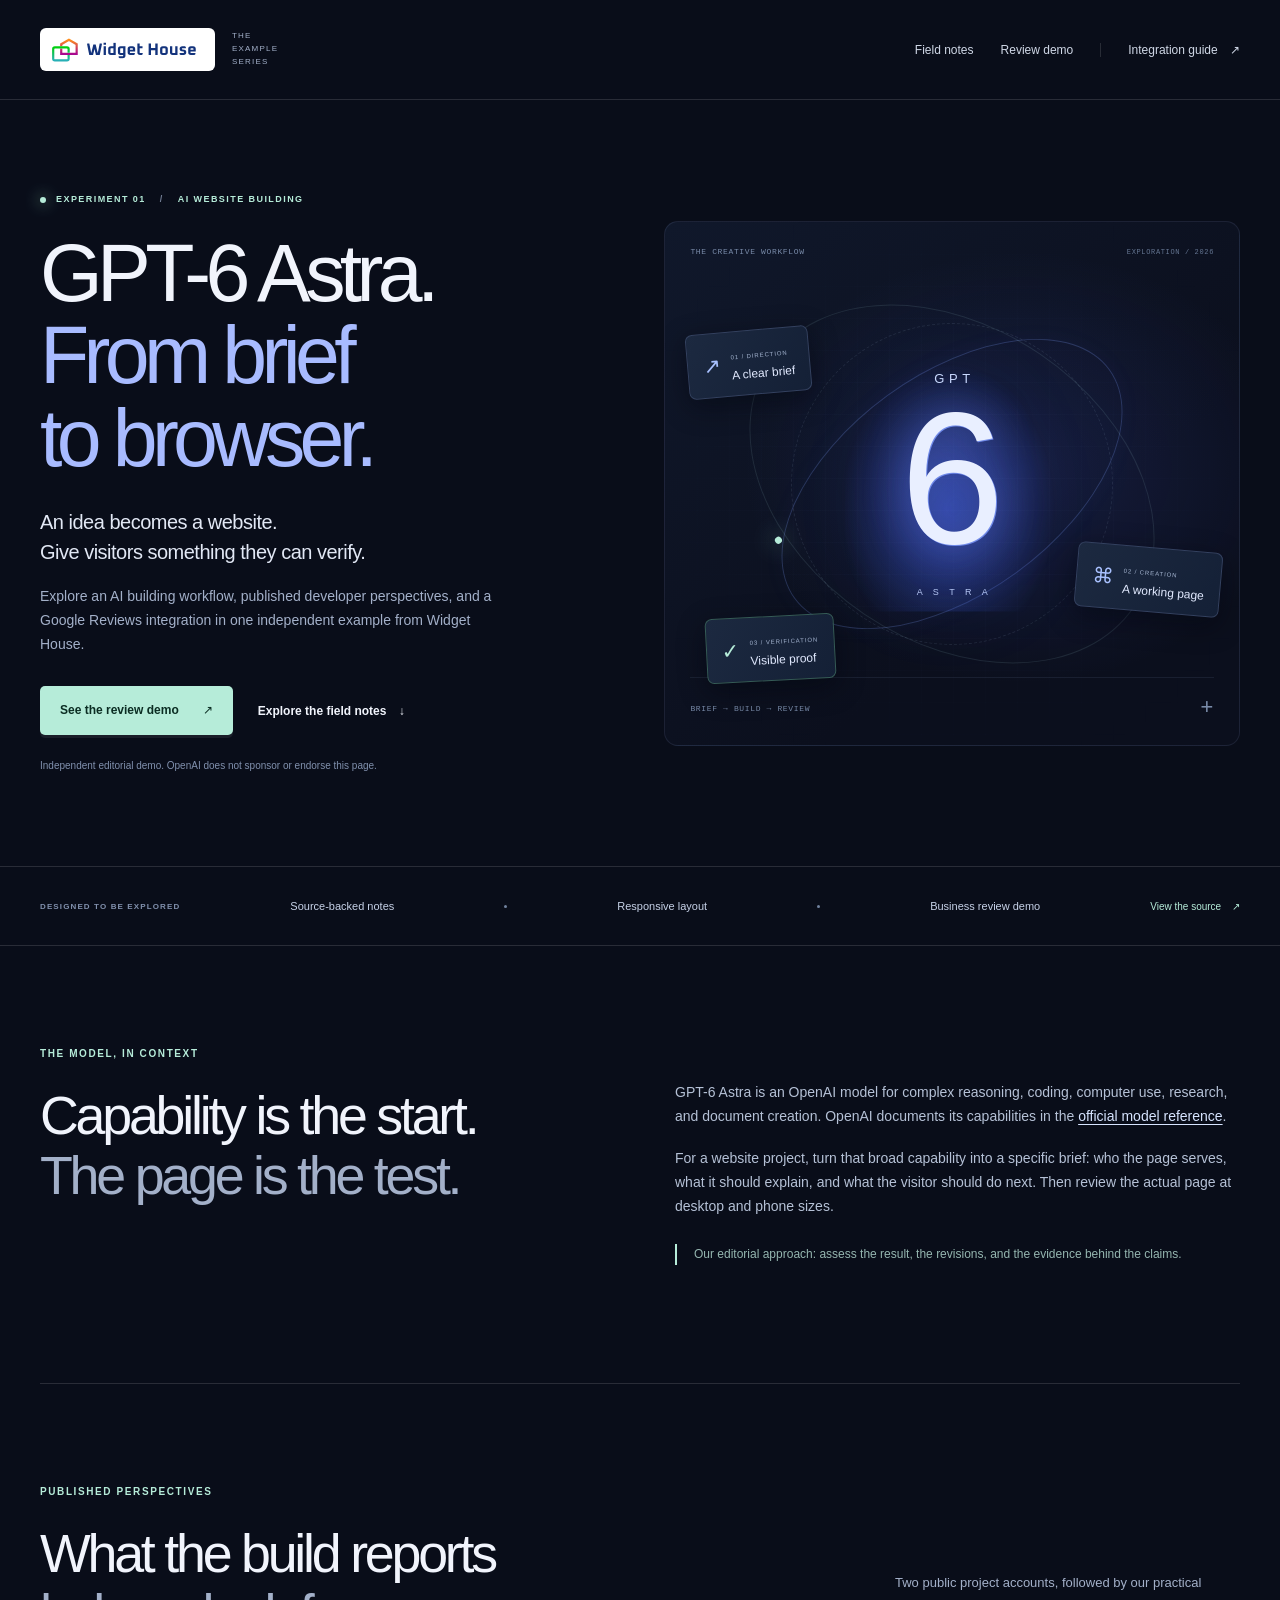
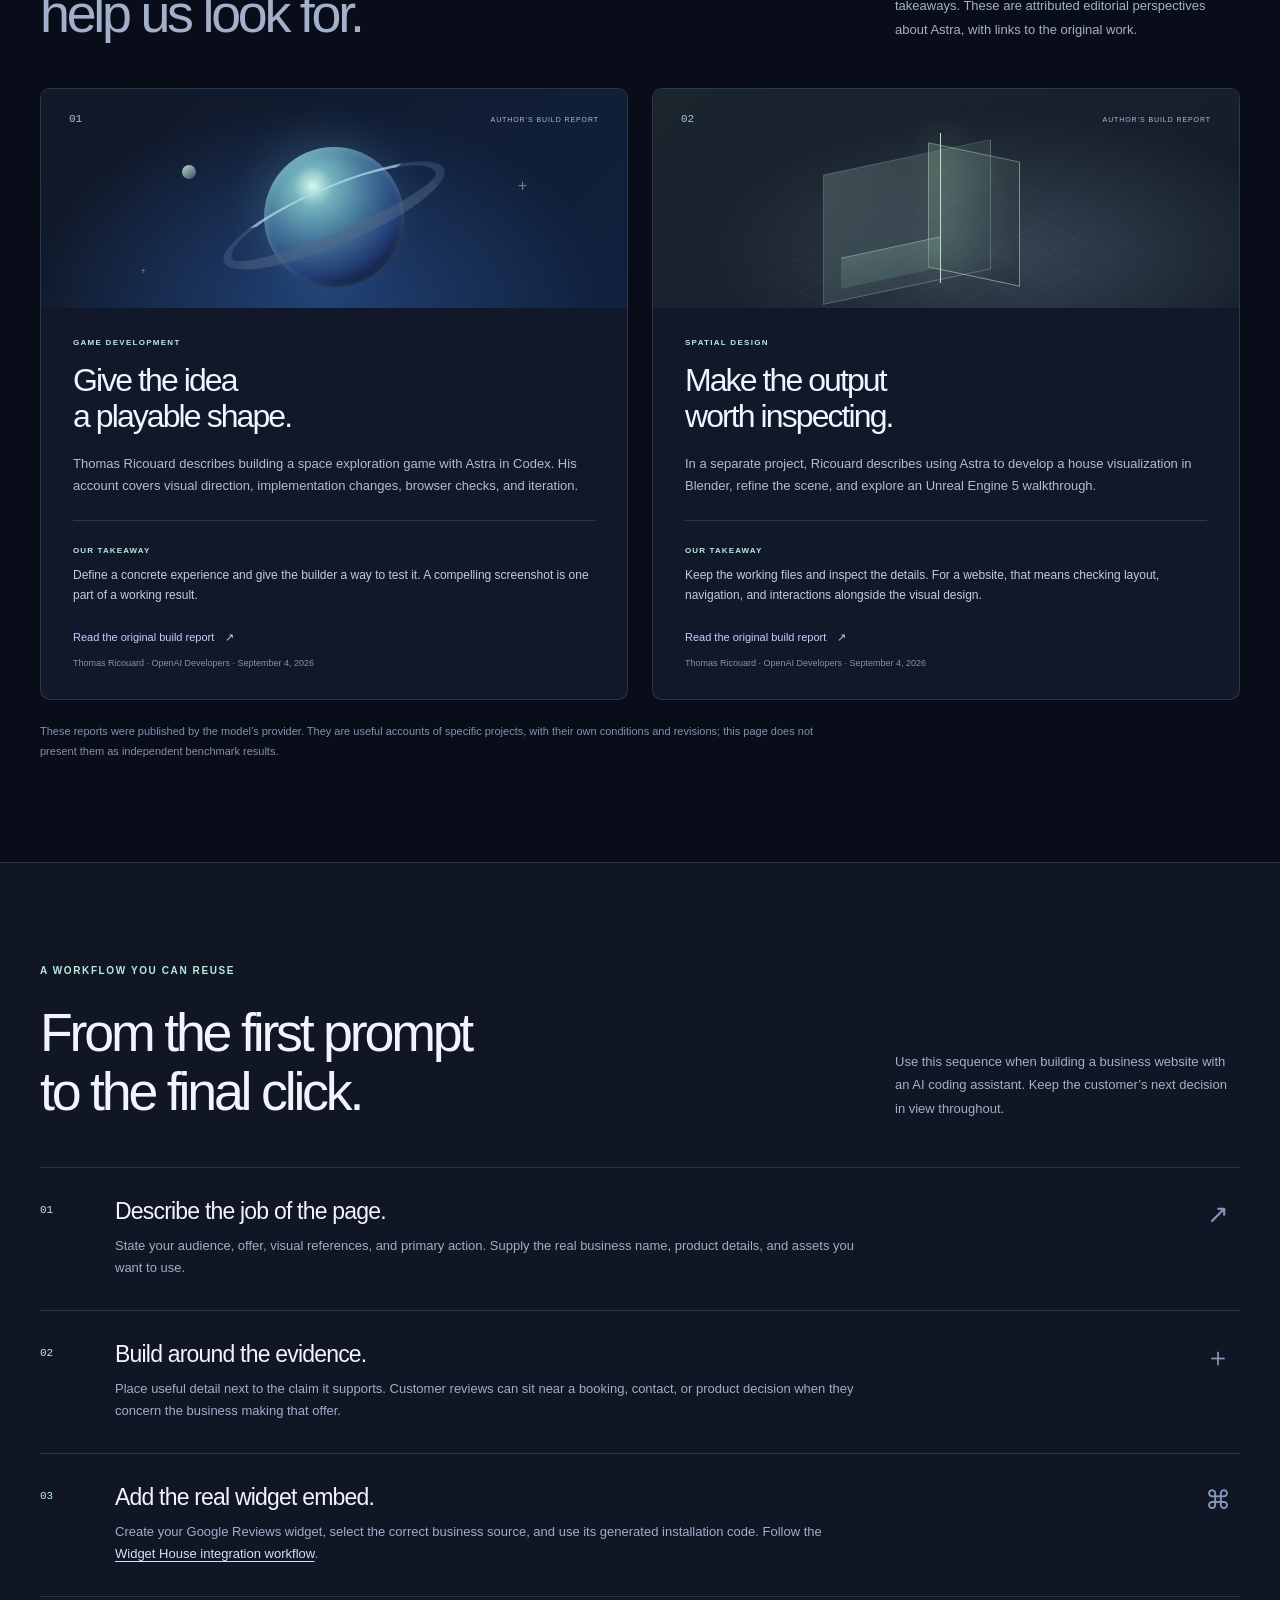
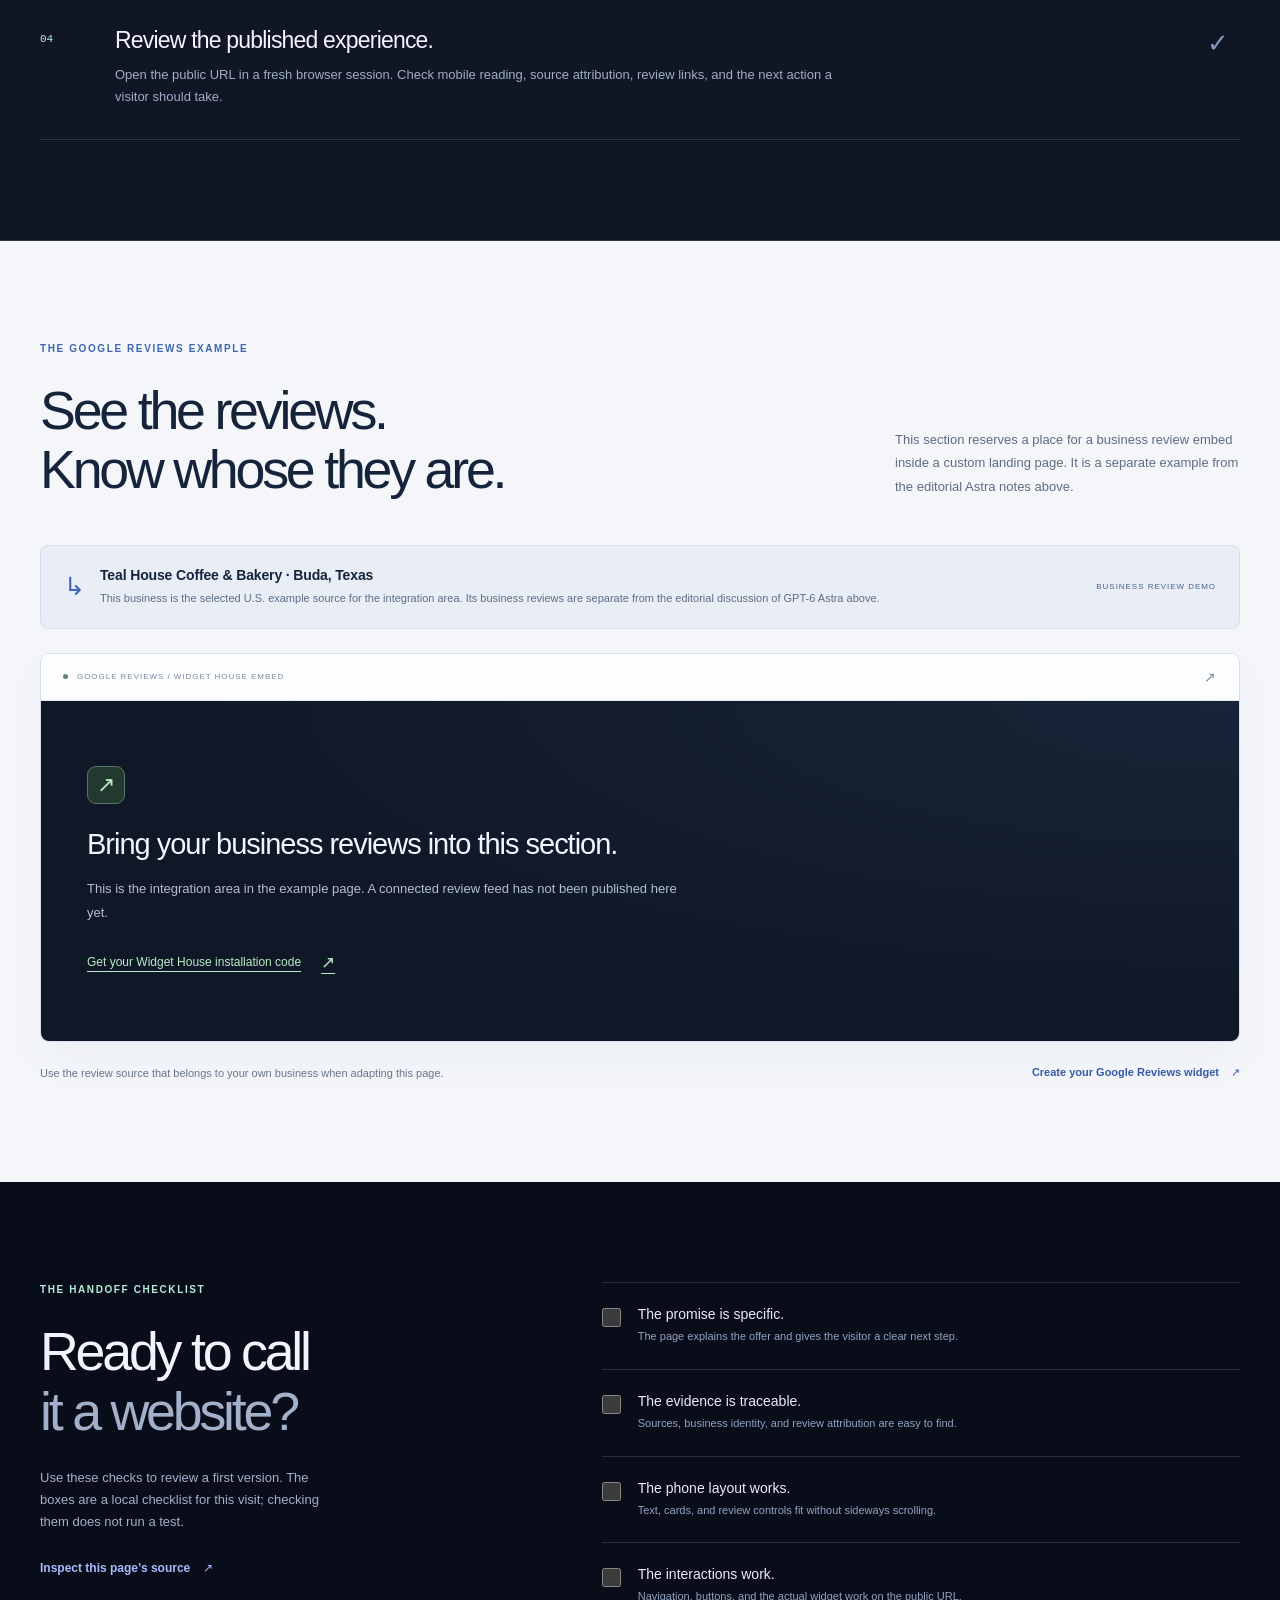
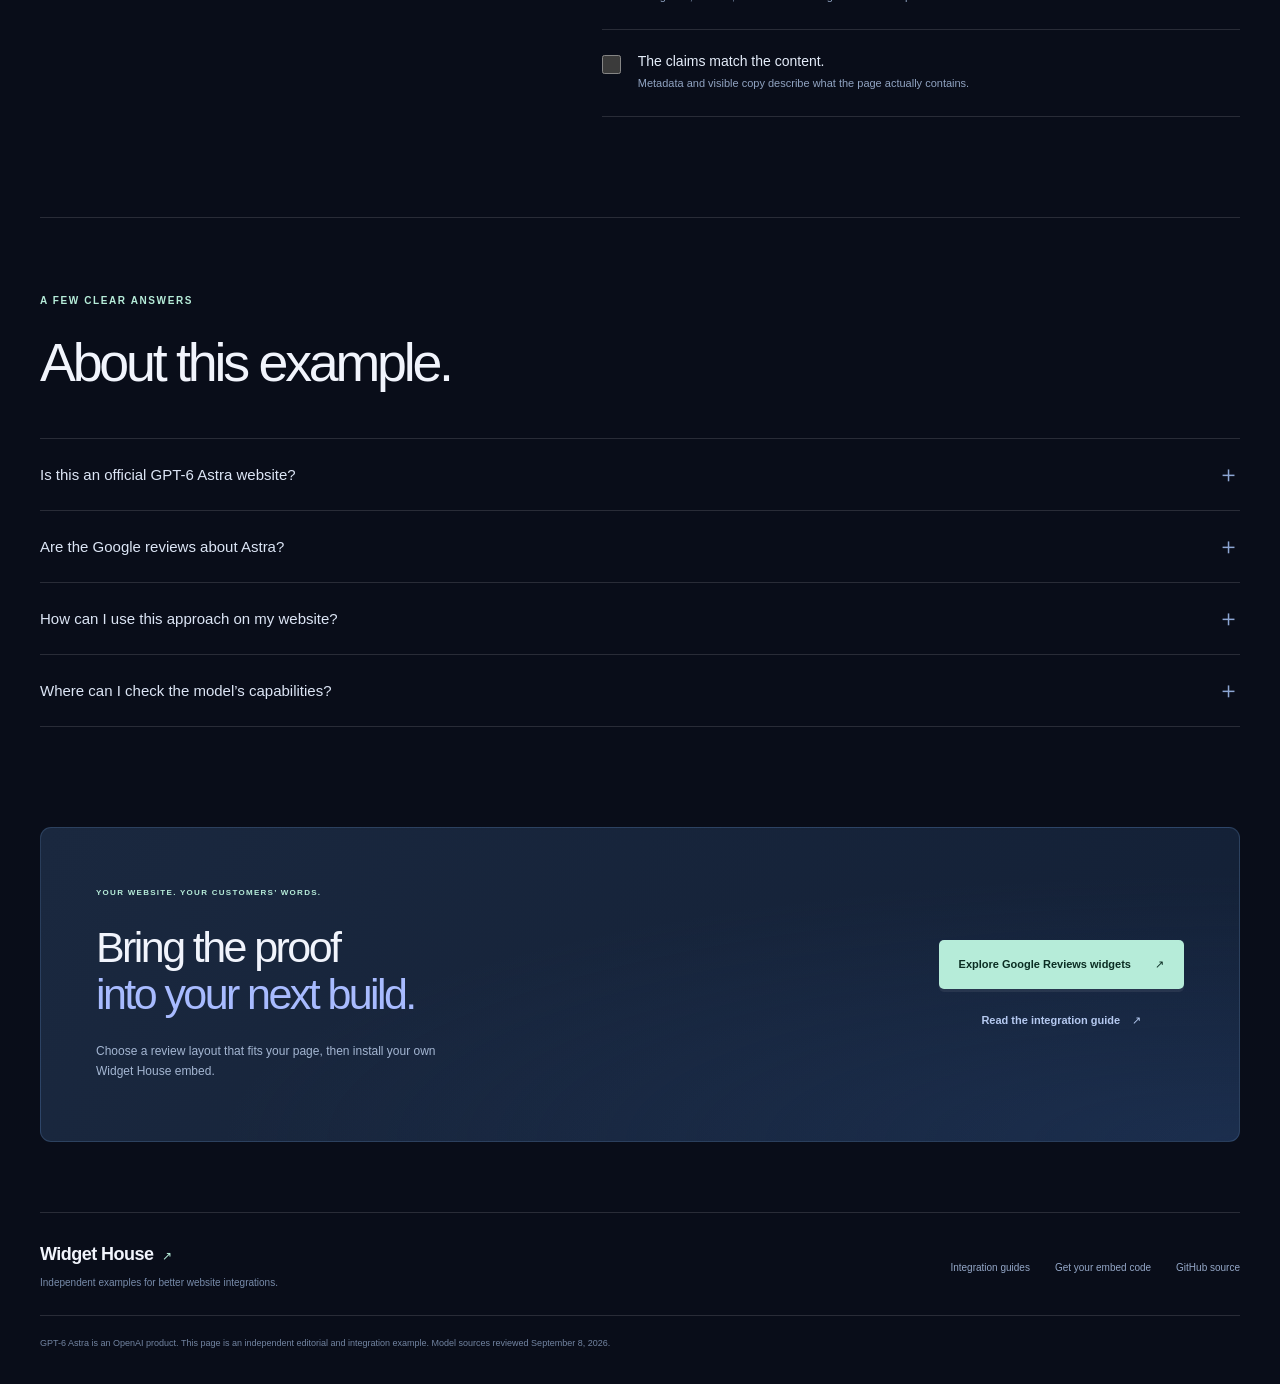
==== astra-6-review-demo.html @ bb1da4bd "Add platform guides, Astra example and Widget House visual identity" ====
<!doctype html>
<html lang="en-US">
<head>
  <meta charset="utf-8">
  <meta name="viewport" content="width=device-width, initial-scale=1">
  <meta name="theme-color" content="#090d19">
  <title>GPT-6 Astra Website Demo &amp; Review Integration | Widget House</title>
  <meta name="description" content="Explore a GPT-6 Astra website-building demo, source-backed developer perspectives, and a Google Reviews integration example from Widget House.">
  <link rel="canonical" href="https://widget-house.github.io/google-reviews-widget/astra-6-review-demo.html">
  <link rel="icon" href="favicon.svg" type="image/svg+xml">
  <link rel="stylesheet" href="astra-demo.css">
  <meta property="og:type" content="website">
  <meta property="og:locale" content="en_US">
  <meta property="og:site_name" content="Widget House">
  <meta property="og:title" content="GPT-6 Astra. From brief to browser.">
  <meta property="og:description" content="An independent website demo with practical evaluation notes and a clearly attributed business review integration.">
  <meta property="og:url" content="https://widget-house.github.io/google-reviews-widget/astra-6-review-demo.html">
  <meta property="og:image" content="https://widget-house.github.io/google-reviews-widget/social-preview.png">
  <meta property="og:image:width" content="1200">
  <meta property="og:image:height" content="630">
  <meta property="og:image:alt" content="Widget House Google Reviews website integration guides">
  <meta name="twitter:card" content="summary_large_image">
  <meta name="twitter:title" content="GPT-6 Astra Website Demo | Widget House">
  <meta name="twitter:description" content="Explore an AI website-building workflow and a Google Reviews integration example.">
  <script type="application/ld+json">
  {"@context":"https://schema.org","@type":"WebPage","@id":"https://widget-house.github.io/google-reviews-widget/astra-6-review-demo.html#webpage","url":"https://widget-house.github.io/google-reviews-widget/astra-6-review-demo.html","name":"GPT-6 Astra Website Demo and Review Integration","description":"An independent website-building example with published developer perspectives, practical evaluation notes, and a business review integration demonstration.","inLanguage":"en-US","publisher":{"@type":"Organization","name":"Widget House","url":"https://widget-house.com/"},"about":[{"@type":"Thing","name":"GPT-6 Astra"},{"@type":"Thing","name":"Google Reviews widget integration"}],"isPartOf":{"@type":"WebSite","name":"Widget House website integration guides","url":"https://widget-house.github.io/google-reviews-widget/"}}
  </script>
</head>
<body>
  <a class="skip-link" href="#main">Skip to content</a>
  <header class="site-header">
    <div class="shell header-inner">
      <a class="brand" href="index.html" aria-label="Widget House integration guides"><span class="logo-tile"><img src="logo.svg" width="194" height="32" alt="Widget House"></span><span class="brand-caption">THE EXAMPLE SERIES</span></a>
      <nav aria-label="Main navigation"><a href="#field-notes">Field notes</a><a href="#live-google-reviews">Review demo</a><a href="index.html" class="nav-guide">Integration guide <span aria-hidden="true">↗</span></a></nav>
    </div>
  </header>
  <main id="main">
    <section class="hero shell" aria-labelledby="hero-title">
      <div class="hero-copy">
        <p class="eyebrow"><span aria-hidden="true" class="status-dot"></span> EXPERIMENT 01 <span class="eyebrow-separator">/</span> AI WEBSITE BUILDING</p>
        <h1 id="hero-title">GPT-6 Astra.<br><span>From brief<br>to browser.</span></h1>
        <p class="hero-lead">An idea becomes a website.<br>Give visitors something they can verify.</p>
        <p class="hero-description">Explore an AI building workflow, published developer perspectives, and a Google Reviews integration in one independent example from Widget House.</p>
        <div class="button-row"><a class="button button-primary" href="#live-google-reviews">See the review demo <span aria-hidden="true">↗</span></a><a class="text-link" href="#field-notes">Explore the field notes <span aria-hidden="true">↓</span></a></div>
        <p class="hero-note">Independent editorial demo. OpenAI does not sponsor or endorse this page.</p>
      </div>
      <div class="hero-art" aria-label="Abstract workflow illustration: brief, build, inspect, and publish">
        <div class="art-grid" aria-hidden="true"></div><div class="orbital orbital-one" aria-hidden="true"></div><div class="orbital orbital-two" aria-hidden="true"></div><div class="orbital orbital-three" aria-hidden="true"></div>
        <div class="art-kicker">THE CREATIVE WORKFLOW<span>EXPLORATION / 2026</span></div>
        <div class="astra-core" aria-hidden="true"><span class="core-top">GPT</span><span class="core-number">6</span><span class="core-bottom">A S T R A</span></div>
        <div class="orbit-label orbit-brief"><span class="orbit-icon" aria-hidden="true">↗</span><div><span class="orbit-step">01 / DIRECTION</span><strong>A clear brief</strong></div></div>
        <div class="orbit-label orbit-build"><span class="orbit-icon" aria-hidden="true">⌘</span><div><span class="orbit-step">02 / CREATION</span><strong>A working page</strong></div></div>
        <div class="orbit-label orbit-review"><span class="orbit-icon" aria-hidden="true">✓</span><div><span class="orbit-step">03 / VERIFICATION</span><strong>Visible proof</strong></div></div>
        <div class="art-footer"><span class="coordinate">BRIEF → BUILD → REVIEW</span><span class="art-cross" aria-hidden="true">+</span></div>
      </div>
    </section>
    <div class="signal-strip"><div class="shell signal-inner"><span>DESIGNED TO BE EXPLORED</span><p>Source-backed notes</p><i aria-hidden="true"></i><p>Responsive layout</p><i aria-hidden="true"></i><p>Business review demo</p><a href="https://github.com/widget-house/google-reviews-widget">View the source <span aria-hidden="true">↗</span></a></div></div>

    <section class="section shell model-intro" aria-labelledby="model-title">
      <div><p class="eyebrow">THE MODEL, IN CONTEXT</p><h2 id="model-title">Capability is the start.<br><span class="muted">The page is the test.</span></h2></div>
      <div class="intro-copy"><p>GPT-6 Astra is an OpenAI model for complex reasoning, coding, computer use, research, and document creation. OpenAI documents its capabilities in the <a href="https://developers.openai.com/api/docs/models/gpt-6-astra">official model reference</a>.</p><p>For a website project, turn that broad capability into a specific brief: who the page serves, what it should explain, and what the visitor should do next. Then review the actual page at desktop and phone sizes.</p><p class="editorial-tag">Our editorial approach: assess the result, the revisions, and the evidence behind the claims.</p></div>
    </section>

    <section class="section shell" id="field-notes" aria-labelledby="notes-title">
      <div class="section-heading"><div><p class="eyebrow">PUBLISHED PERSPECTIVES</p><h2 id="notes-title">What the build reports<br><span class="muted">help us look for.</span></h2></div><p>Two public project accounts, followed by our practical takeaways. These are attributed editorial perspectives about Astra, with links to the original work.</p></div>
      <div class="notes-grid">
        <article class="note-card note-card-game"><div class="note-topline"><span class="note-number">01</span><span class="source-label">AUTHOR’S BUILD REPORT</span></div><div class="note-art game-art" aria-hidden="true"><div class="planet"></div><div class="planet-ring"></div><span class="star star-a">+</span><span class="star star-b">+</span><div class="moon"></div></div><div class="note-body"><p class="eyebrow">GAME DEVELOPMENT</p><h3>Give the idea<br>a playable shape.</h3><p>Thomas Ricouard describes building a space exploration game with Astra in Codex. His account covers visual direction, implementation changes, browser checks, and iteration.</p><div class="takeaway"><span>OUR TAKEAWAY</span><p>Define a concrete experience and give the builder a way to test it. A compelling screenshot is one part of a working result.</p></div><a class="source-link" href="https://developers.openai.com/blog/how-to-build-games-with-astra">Read the original build report <span aria-hidden="true">↗</span></a><p class="source-credit">Thomas Ricouard · OpenAI Developers · September 4, 2026</p></div></article>
        <article class="note-card note-card-space"><div class="note-topline"><span class="note-number">02</span><span class="source-label">AUTHOR’S BUILD REPORT</span></div><div class="note-art space-art" aria-hidden="true"><div class="room-grid"></div><div class="room-wall"></div><div class="room-window"></div><div class="room-plinth"></div><div class="room-light"></div></div><div class="note-body"><p class="eyebrow">SPATIAL DESIGN</p><h3>Make the output<br>worth inspecting.</h3><p>In a separate project, Ricouard describes using Astra to develop a house visualization in Blender, refine the scene, and explore an Unreal Engine 5 walkthrough.</p><div class="takeaway"><span>OUR TAKEAWAY</span><p>Keep the working files and inspect the details. For a website, that means checking layout, navigation, and interactions alongside the visual design.</p></div><a class="source-link" href="https://developers.openai.com/blog/architectural-visualization-with-astra">Read the original build report <span aria-hidden="true">↗</span></a><p class="source-credit">Thomas Ricouard · OpenAI Developers · September 4, 2026</p></div></article>
      </div>
      <p class="provenance-note">These reports were published by the model’s provider. They are useful accounts of specific projects, with their own conditions and revisions; this page does not present them as independent benchmark results.</p>
    </section>

    <section class="workflow-section" aria-labelledby="workflow-title"><div class="section shell"><div class="section-heading"><div><p class="eyebrow">A WORKFLOW YOU CAN REUSE</p><h2 id="workflow-title">From the first prompt<br>to the final click.</h2></div><p>Use this sequence when building a business website with an AI coding assistant. Keep the customer’s next decision in view throughout.</p></div><ol class="workflow-list"><li><span class="workflow-number">01</span><div><h3>Describe the job of the page.</h3><p>State your audience, offer, visual references, and primary action. Supply the real business name, product details, and assets you want to use.</p></div><span class="workflow-art" aria-hidden="true">↗</span></li><li><span class="workflow-number">02</span><div><h3>Build around the evidence.</h3><p>Place useful detail next to the claim it supports. Customer reviews can sit near a booking, contact, or product decision when they concern the business making that offer.</p></div><span class="workflow-art" aria-hidden="true">＋</span></li><li><span class="workflow-number">03</span><div><h3>Add the real widget embed.</h3><p>Create your Google Reviews widget, select the correct business source, and use its generated installation code. Follow the <a href="index.html#install">Widget House integration workflow</a>.</p></div><span class="workflow-art" aria-hidden="true">⌘</span></li><li><span class="workflow-number">04</span><div><h3>Review the published experience.</h3><p>Open the public URL in a fresh browser session. Check mobile reading, source attribution, review links, and the next action a visitor should take.</p></div><span class="workflow-art" aria-hidden="true">✓</span></li></ol></div></section>

    <section class="review-section" id="live-google-reviews" aria-labelledby="review-title"><div class="section shell"><div class="section-heading"><div><p class="eyebrow">THE GOOGLE REVIEWS EXAMPLE</p><h2 id="review-title">See the reviews.<br>Know whose they are.</h2></div><p>This section reserves a place for a business review embed inside a custom landing page. It is a separate example from the editorial Astra notes above.</p></div><div class="review-context"><span class="review-context-icon" aria-hidden="true">↳</span><div><strong>Teal House Coffee &amp; Bakery · Buda, Texas</strong><p>This business is the selected U.S. example source for the integration area. Its business reviews are separate from the editorial discussion of GPT-6 Astra above.</p></div><span class="live-source-label">BUSINESS REVIEW DEMO</span></div><div class="widget-stage"><div class="widget-stage-bar"><span class="stage-dot" aria-hidden="true"></span><span>GOOGLE REVIEWS / WIDGET HOUSE EMBED</span><span class="stage-corner" aria-hidden="true">↗</span></div><div id="astra-widget-mount" class="demo-connect"><span class="demo-connect-mark" aria-hidden="true">↗</span><h3>Bring your business reviews into this section.</h3><p>This is the integration area in the example page. A connected review feed has not been published here yet.</p><a href="https://widget-house.com/help/getting-started/get-widget-code">Get your Widget House installation code <span aria-hidden="true">↗</span></a></div></div><div class="review-links"><p>Use the review source that belongs to your own business when adapting this page.</p><a class="text-link" href="https://widget-house.com/google-reviews">Create your Google Reviews widget <span aria-hidden="true">↗</span></a></div></div></section>

    <section class="section shell check-section" aria-labelledby="check-title"><div><p class="eyebrow">THE HANDOFF CHECKLIST</p><h2 id="check-title">Ready to call<br><span class="muted">it a website?</span></h2><p class="check-intro">Use these checks to review a first version. The boxes are a local checklist for this visit; checking them does not run a test.</p><a class="text-link" href="https://github.com/widget-house/google-reviews-widget">Inspect this page’s source <span aria-hidden="true">↗</span></a></div><fieldset class="checklist"><legend>Website review checklist</legend><label><input type="checkbox"><span><strong>The promise is specific.</strong><small>The page explains the offer and gives the visitor a clear next step.</small></span></label><label><input type="checkbox"><span><strong>The evidence is traceable.</strong><small>Sources, business identity, and review attribution are easy to find.</small></span></label><label><input type="checkbox"><span><strong>The phone layout works.</strong><small>Text, cards, and review controls fit without sideways scrolling.</small></span></label><label><input type="checkbox"><span><strong>The interactions work.</strong><small>Navigation, buttons, and the actual widget work on the public URL.</small></span></label><label><input type="checkbox"><span><strong>The claims match the content.</strong><small>Metadata and visible copy describe what the page actually contains.</small></span></label></fieldset></section>

    <section class="section shell faq-section" aria-labelledby="faq-title"><div class="section-heading"><div><p class="eyebrow">A FEW CLEAR ANSWERS</p><h2 id="faq-title">About this example.</h2></div></div><div class="faq-list"><details><summary>Is this an official GPT-6 Astra website?<span aria-hidden="true">＋</span></summary><p>No. This is an independent Widget House website example. Product information is linked to official OpenAI documentation. The editorial layout and integration guidance are created by Widget House.</p></details><details><summary>Are the Google reviews about Astra?<span aria-hidden="true">＋</span></summary><p>No. The Google Reviews module is a separately labeled example for Teal House Coffee &amp; Bakery in Buda. The Astra section contains attributed developer perspectives and editorial observations, without a customer star rating.</p></details><details><summary>How can I use this approach on my website?<span aria-hidden="true">＋</span></summary><p>Start with your page brief and real business details. Create your own widget in Widget House, then give your AI coding assistant the generated embed and ask it to integrate and visually check the result. The <a href="index.html#ai-setup">AI setup prompt in our guide</a> provides a starting point.</p></details><details><summary>Where can I check the model’s capabilities?<span aria-hidden="true">＋</span></summary><p>Use OpenAI’s <a href="https://developers.openai.com/api/docs/models/gpt-6-astra">GPT-6 Astra model reference</a>. This example focuses on the website-building workflow; availability, pricing, and technical limits should be checked in the current official documentation.</p></details></div></section>

    <section class="closing shell"><div><p class="eyebrow">YOUR WEBSITE. YOUR CUSTOMERS’ WORDS.</p><h2>Bring the proof<br><span>into your next build.</span></h2><p>Choose a review layout that fits your page, then install your own Widget House embed.</p></div><div class="closing-actions"><a class="button button-primary" href="https://widget-house.com/google-reviews">Explore Google Reviews widgets <span aria-hidden="true">↗</span></a><a class="text-link" href="index.html">Read the integration guide <span aria-hidden="true">↗</span></a></div></section>
  </main>
  <footer class="site-footer shell"><div><a class="footer-brand" href="https://widget-house.com/">Widget House <span aria-hidden="true">↗</span></a><p>Independent examples for better website integrations.</p></div><div class="footer-links"><a href="index.html">Integration guides</a><a href="https://widget-house.com/help/getting-started/get-widget-code">Get your embed code</a><a href="https://github.com/widget-house/google-reviews-widget">GitHub source</a></div><p class="footer-note">GPT-6 Astra is an OpenAI product. This page is an independent editorial and integration example. Model sources reviewed September 8, 2026.</p></footer>
</body>
</html>
---- astra-demo.css ----
@charset "UTF-8";
:root{color-scheme:dark;--ink:#090d19;--panel:#11182a;--line:rgba(255,255,255,.13);--text:#f1f4fc;--muted:#a3b0c9;--blue:#a8bbff;--mint:#b6ecd9;--cobalt:#4265f5;--max:1200px;font-family:Inter,"Segoe UI",Arial,sans-serif;font-synthesis:none;text-rendering:optimizeLegibility;-webkit-font-smoothing:antialiased}
*{box-sizing:border-box}html{scroll-behavior:smooth;scroll-padding-top:100px}body{margin:0;background:var(--ink);color:var(--text)}a{color:inherit;text-underline-offset:.22em;text-decoration-thickness:1px}button,input{font:inherit}img{max-width:100%;height:auto}::selection{background:#b6ecd9;color:#090d19}.shell{width:min(var(--max),calc(100% - 80px));margin-inline:auto}.section{padding-block:100px}.skip-link{position:absolute;left:20px;top:-70px;background:var(--mint);color:var(--ink);padding:14px;z-index:20}.skip-link:focus{top:12px}:focus-visible{outline:3px solid var(--mint);outline-offset:5px}p{line-height:1.7;margin:0 0 18px}h1,h2,h3{margin:0;font-weight:500;letter-spacing:-.06em}h2{font-size:clamp(32px,4.2vw,54px);line-height:1.11}h3{font-size:32px;line-height:1.12}.muted{color:var(--muted)}.eyebrow{font-size:10px;font-weight:700;line-height:1.5;letter-spacing:.16em;color:var(--mint);margin:0 0 25px}.site-header{border-bottom:1px solid var(--line);position:relative;z-index:4}.header-inner{min-height:99px;display:flex;align-items:center;justify-content:space-between;gap:30px}.brand{display:flex;align-items:center;gap:17px;text-decoration:none}.logo-tile{display:inline-flex;background:#fff;border-radius:6px;padding:9px 12px}.logo-tile img{width:151px;height:25px;display:block}.brand-caption{font-size:8px;letter-spacing:.15em;line-height:1.6;color:var(--muted);max-width:65px}nav{display:flex;gap:27px;align-items:center}nav a{font-size:12px;text-decoration:none;white-space:nowrap;color:#d0d8e7}nav a:hover,.text-link:hover,.source-link:hover{color:var(--mint)}.nav-guide{border-left:1px solid var(--line);padding-left:27px}.nav-guide span{margin-left:9px}.hero{display:grid;grid-template-columns:1.05fr 1fr;gap:20px;min-height:730px;padding-block:93px 92px;align-items:center}.hero-copy{position:relative;z-index:2}.hero .eyebrow{display:flex;align-items:center;gap:10px;font-size:9px}.status-dot{display:inline-block;width:6px;height:6px;border-radius:50%;background:var(--mint);box-shadow:0 0 16px #a5f8cf}.eyebrow-separator{color:#758198;margin:0 4px}.hero h1{font-size:clamp(55px,6.3vw,82px);line-height:1.025;letter-spacing:-.07em}.hero h1 span{color:#a8bbff}.hero-lead{font-size:20px;line-height:1.5;color:#e2e8f5;margin-top:28px;letter-spacing:-.025em}.hero-description{font-size:14px;max-width:460px;color:var(--muted);margin-bottom:29px}.button-row{display:flex;align-items:center;gap:25px}.button{display:inline-flex;align-items:center;justify-content:center;gap:24px;padding:17px 20px;border-radius:5px;font-size:12px;font-weight:650;text-decoration:none;line-height:1.3;transition:background .2s,transform .2s}.button-primary{background:var(--mint);color:#0b2d23;box-shadow:0 3px 0 rgba(255,255,255,.07)}.button-primary:hover{background:#d7faec;transform:translateY(-2px)}.text-link{font-size:12px;font-weight:550;text-decoration:none;line-height:1.5}.text-link span{margin-left:9px}.hero-note{font-size:10px;color:#8191ae;margin:22px 0 0;max-width:445px}.hero-art{position:relative;min-height:525px;isolation:isolate;overflow:hidden;border:1px solid rgba(173,193,255,.1);border-radius:14px;background:radial-gradient(ellipse at 62% 47%,rgba(59,78,186,.22),transparent 55%),linear-gradient(140deg,#10182b 0%,#0b0f1d 65%)}.art-grid{position:absolute;inset:0;background-image:linear-gradient(rgba(139,162,222,.035) 1px,transparent 1px),linear-gradient(90deg,rgba(139,162,222,.035) 1px,transparent 1px);background-size:32px 32px;mask-image:radial-gradient(ellipse,black,transparent 85%)}.art-kicker,.art-footer{position:absolute;left:25px;right:25px;display:flex;justify-content:space-between;align-items:center;font-family:Consolas,monospace;font-size:8px;letter-spacing:.08em;color:#798ba9}.art-kicker{top:25px}.art-kicker span{font-size:7px;color:#647591}.art-footer{bottom:24px;border-top:1px solid rgba(141,159,202,.11);padding-top:18px}.art-cross{font-size:22px;font-weight:200}.astra-core{position:absolute;left:50%;top:50%;width:215px;height:255px;transform:translate(-50%,-50%);display:flex;flex-direction:column;align-items:center;justify-content:center;background:radial-gradient(ellipse at 48% 60%,rgba(64,98,245,.5),transparent 68%);filter:drop-shadow(0 0 36px rgba(86,113,255,.24))}.core-top{font-size:13px;letter-spacing:.35em;margin-left:.35em;color:#cbdbff}.core-number{font-size:187px;letter-spacing:-.1em;line-height:.99;margin-left:-.1em;color:#e9efff;font-weight:350;text-shadow:1px 1px 0 #718bea,0 4px 40px #687bde80}.core-bottom{font-size:9px;letter-spacing:.45em;color:#b6c7f5;margin-top:16px;margin-left:.45em}.orbital{position:absolute;left:50%;top:50%;border:1px solid rgba(126,157,255,.24);border-radius:50%;width:390px;height:220px;transform:translate(-50%,-50%) rotate(-36deg)}.orbital-one{box-shadow:0 0 25px rgba(100,153,251,.035)}.orbital-two{width:440px;height:315px;transform:translate(-50%,-50%) rotate(34deg);border-color:rgba(141,184,190,.14)}.orbital-three{width:322px;height:322px;transform:translate(-50%,-50%) rotate(0);border-style:dashed;border-color:rgba(179,208,232,.11)}.orbital-one:after{content:"";position:absolute;left:17px;top:49px;width:7px;height:7px;border-radius:50%;background:var(--mint);box-shadow:0 0 25px #b6ecd9}.orbit-label{position:absolute;z-index:3;display:flex;align-items:center;gap:10px;border:1px solid #33415f;background:linear-gradient(120deg,#1c2940,#142036);padding:13px 15px;border-radius:7px;box-shadow:0 8px 28px #02050c70}.orbit-label strong{display:block;font-size:12px;font-weight:500;margin-top:5px;color:#e2eaff}.orbit-step{font-size:6px;letter-spacing:.15em;color:#a6b6d2}.orbit-icon{font-family:Arial,sans-serif;font-size:21px;font-weight:300;color:#a9c1ff;line-height:1}.orbit-brief{top:108px;left:22px;transform:rotate(-5deg)}.orbit-build{bottom:133px;right:18px;transform:rotate(5deg)}.orbit-review{bottom:64px;left:41px;transform:rotate(-3deg);border-color:#355b56}.orbit-review .orbit-icon{color:var(--mint)}.signal-strip{border-block:1px solid var(--line)}.signal-inner{min-height:78px;display:flex;align-items:center;justify-content:space-between;gap:15px}.signal-inner>span{font-size:8px;font-weight:700;letter-spacing:.14em;color:#8190ad}.signal-inner p{font-size:11px;margin:0;color:#c7d2e8}.signal-inner i{width:3px;height:3px;background:#71829e;border-radius:50%}.signal-inner a{font-size:10px;text-decoration:none;color:var(--mint)}.signal-inner a span{margin-left:8px}.model-intro{display:grid;grid-template-columns:1fr 1fr;gap:70px;border-bottom:1px solid var(--line)}.intro-copy{padding-top:35px;font-size:14px;color:#b5c1d6}.intro-copy a{color:#d7e4ff}.editorial-tag{padding-left:17px;border-left:2px solid var(--mint);font-size:12px;color:#95b6b0;margin-top:26px}.section-heading{display:flex;gap:60px;justify-content:space-between;align-items:flex-end;margin-bottom:45px}.section-heading>p{font-size:13px;line-height:1.8;color:var(--muted);width:345px;margin:0 0 2px}.notes-grid{display:grid;grid-template-columns:1fr 1fr;gap:24px}.note-card{border:1px solid var(--line);background:var(--panel);border-radius:10px;overflow:hidden;position:relative}.note-topline{display:flex;align-items:center;justify-content:space-between;position:absolute;z-index:2;top:24px;left:28px;right:28px}.note-number{font-family:Consolas,monospace;font-size:11px;color:#a7bce3}.source-label{font-size:7px;color:#a9bdd7;letter-spacing:.13em}.note-art{height:219px;position:relative;overflow:hidden}.game-art{background:radial-gradient(ellipse at 48% 100%,#214277 0%,transparent 66%),linear-gradient(135deg,#111827,#10213e)}.planet{position:absolute;top:58px;left:50%;margin-left:-70px;width:140px;height:140px;border-radius:50%;background:radial-gradient(circle at 35% 28%,#d6f8ee 0%,#72b2bc 15%,#477a9c 38%,#223c74 66%,#0c1123 85%);box-shadow:-9px -9px 42px #95dfed24,inset 1px 2px 9px #d2f5ed40}.planet-ring{position:absolute;top:97px;left:50%;width:239px;height:59px;border:9px solid #788fbb40;border-top:2px solid #b8dff3b3;border-bottom:13px solid #53698780;transform:translateX(-50%) rotate(-23deg);border-radius:50%}.moon{position:absolute;left:24%;top:76px;width:14px;height:14px;border-radius:50%;background:linear-gradient(140deg,#bbd8cb,#344962)}.star{position:absolute;color:#b6ecd980;font-family:monospace;font-size:16px}.star-a{right:17%;top:89px}.star-b{left:17%;bottom:31px;font-size:9px}.space-art{background:radial-gradient(ellipse at 60% 75%,#354451,transparent 60%),linear-gradient(135deg,#1b252e,#141c2a)}.room-grid{position:absolute;width:270px;height:170px;left:50%;top:97px;transform:translateX(-50%) rotate(-30deg) skewX(30deg);background-image:linear-gradient(#bbdeca18 1px,transparent 1px),linear-gradient(90deg,#bbdeca18 1px,transparent 1px);background-size:30px 30px;opacity:.5}.room-wall{position:absolute;left:29%;top:68px;width:168px;height:130px;border:1px solid #b4c9c541;background:linear-gradient(135deg,#738d8760,#36444f30);transform:skewY(-12deg)}.room-window{position:absolute;left:47%;top:63px;width:92px;height:125px;border:1px solid #d4eed666;background:linear-gradient(135deg,#95bea44d,transparent);transform:skewY(12deg);box-shadow:inset -25px 0 35px #090d1930}.room-plinth{position:absolute;left:32%;top:158px;width:100px;height:31px;background:linear-gradient(0deg,#57777466,#7c9d9155);transform:skewY(-12deg);border-top:1px solid #c4e5d366}.room-light{position:absolute;left:49%;top:44px;width:1px;height:150px;background:#bce1bb;box-shadow:0 0 35px 8px #bce1bb24}.note-body{padding:29px 32px 28px}.note-body .eyebrow{font-size:8px;margin-bottom:14px}.note-body>p:not(.eyebrow):not(.source-credit){color:#adbdd5;font-size:13px;margin:18px 0 23px}.takeaway{padding-top:18px;border-top:1px solid var(--line);margin-bottom:21px}.takeaway>span{font-size:8px;letter-spacing:.14em;color:var(--mint);font-weight:600}.takeaway p{font-size:12px;line-height:1.7;color:#c1cce0;margin:8px 0 0}.source-link{font-size:11px;text-decoration:none;color:#c0d1ff}.source-link span{margin-left:8px}.note-body .source-credit{font-size:9px;margin:11px 0 0;color:#8092af}.provenance-note{font-size:11px;line-height:1.8;color:#7f91af;max-width:790px;margin:22px 0 0}.workflow-section{background:#101624;border-block:1px solid var(--line)}.workflow-list{padding:0;margin:0;list-style:none}.workflow-list li{display:flex;gap:35px;padding:31px 0;border-top:1px solid var(--line);align-items:start}.workflow-list li:last-child{border-bottom:1px solid var(--line)}.workflow-number{font-family:Consolas,monospace;font-size:11px;color:var(--mint);padding-top:5px;min-width:40px}.workflow-list h3{font-size:23px;letter-spacing:-.035em}.workflow-list p{font-size:13px;color:#9eaec7;max-width:750px;margin:10px 0 0}.workflow-list a{color:#d3e0f6}.workflow-art{margin-left:auto;font-size:26px;color:#8598bb;min-width:44px;line-height:1.2;text-align:center}.review-section{background:#f4f6fa;color:#15243b;scroll-margin-top:0}.review-section .eyebrow{color:#4066af}.review-section .section-heading>p{color:#5e6d82}.review-context{display:flex;gap:15px;align-items:center;background:#e8edf6;border:1px solid #d7dfec;padding:20px 23px;border-radius:8px;margin-bottom:24px}.review-context strong{font-size:14px;font-weight:600;letter-spacing:-.01em}.review-context p{font-size:11px;line-height:1.6;margin:6px 0 0;color:#5e6e85}.review-context-icon{color:#4265b9;font-size:25px}.live-source-label{font-size:8px;letter-spacing:.12em;color:#47628e;margin-left:auto;white-space:nowrap}.widget-stage{background:#fff;border:1px solid #d8e0ed;border-radius:9px;overflow:hidden;box-shadow:0 18px 45px #2742640a}.widget-stage-bar{padding:15px 22px;border-bottom:1px solid #e6ebf3;display:flex;align-items:center;gap:9px;background:#fcfdff;color:#7a899f;font-size:8px;letter-spacing:.12em}.stage-dot{height:5px;width:5px;background:#648576;border-radius:50%}.stage-corner{margin-left:auto;font-size:14px}#astra-widget-mount{min-height:340px;padding:24px;overflow:visible;max-width:100%}#astra-widget-mount:empty:before{content:"The business review widget will appear here when its live embed is connected.";display:block;max-width:410px;margin:110px auto;font-size:14px;line-height:1.7;text-align:center;color:#738197}.review-links{display:flex;justify-content:space-between;align-items:start;gap:30px;margin-top:22px}.review-links p{font-size:11px;color:#68758a;max-width:440px;margin:0}.review-links a{font-size:11px;color:#365baa}.review-links a:hover{color:#0c347e}.review-section :focus-visible{outline-color:#4765b8}.check-section{display:grid;grid-template-columns:.85fr 1.15fr;gap:90px}.check-intro{color:var(--muted);font-size:13px;max-width:300px;margin:25px 0}.check-section .text-link{color:var(--blue)}.checklist{padding:0;margin:0;border:0;min-width:0}.checklist legend{position:absolute;width:1px;height:1px;overflow:hidden;clip:rect(0,0,0,0);white-space:nowrap}.checklist label{display:flex;gap:17px;padding:23px 0;border-bottom:1px solid var(--line);cursor:pointer}.checklist label:first-of-type{border-top:1px solid var(--line)}.checklist input{width:19px;height:19px;flex:0 0 19px;margin:2px 0 0;accent-color:var(--mint);cursor:pointer}.checklist strong{display:block;font-size:14px;font-weight:500;color:#e5edfa}.checklist small{display:block;font-size:11px;line-height:1.7;color:#90a3c1;margin-top:5px}.checklist input:checked+span strong{color:var(--mint)}.checklist input:checked+span small{color:#b0c8c0}.faq-section{border-top:1px solid var(--line);padding-top:75px}.faq-list{border-top:1px solid var(--line)}details{border-bottom:1px solid var(--line)}summary{display:flex;gap:24px;align-items:center;justify-content:space-between;list-style:none;padding:24px 0;font-size:15px;cursor:pointer;color:#dce5f5}summary::-webkit-details-marker{display:none}summary span{font-size:23px;line-height:1;font-weight:300;color:#8da6d3;transition:transform .2s}details[open] summary span{transform:rotate(45deg)}details p{font-size:13px;max-width:880px;color:var(--muted);padding-bottom:22px;margin:0}details p a{color:#b9cdfa}.closing{padding:59px 55px;border:1px solid #5779a650;background:radial-gradient(ellipse at 100% 100%,#27437166,transparent 60%),linear-gradient(120deg,#1a283f,#132036);display:flex;justify-content:space-between;gap:40px;align-items:center;border-radius:11px;margin-bottom:70px;position:relative;overflow:hidden}.closing .eyebrow{font-size:8px}.closing h2{font-size:43px}.closing h2 span{color:var(--blue)}.closing p:not(.eyebrow){font-size:12px;color:#a4b6d2;max-width:370px;margin:22px 0 0}.closing-actions{display:flex;flex-direction:column;align-items:center;gap:23px;flex:0 0 auto}.closing-actions .button{font-size:11px}.closing-actions .text-link{font-size:11px;color:#b5c9f0}.site-footer{padding-bottom:33px;display:grid;grid-template-columns:1fr auto;gap:24px;border-top:1px solid var(--line);padding-top:31px}.footer-brand{font-size:18px;font-weight:600;letter-spacing:-.03em;text-decoration:none}.footer-brand span{font-size:12px;color:var(--mint);padding-left:4px}.site-footer>div>p{font-size:10px;color:#788cab;margin:9px 0 0}.footer-links{display:flex;gap:25px;align-items:center}.footer-links a{font-size:10px;color:#94a7c7;text-decoration:none}.footer-links a:hover{color:var(--mint)}.footer-note{grid-column:1/-1;font-size:9px!important;color:#7385a2;margin:0;padding-top:20px;border-top:1px solid var(--line);max-width:none}
@media(min-width:1440px){.hero{gap:65px}.hero-art{min-height:555px}}@media(max-width:1050px){.shell{width:calc(100% - 54px)}.brand-caption{display:none}.hero{gap:22px;padding-block:72px;min-height:auto}.hero-art{min-height:475px}.hero h1{font-size:64px}.hero-lead{font-size:18px}.button-row{align-items:flex-start;flex-direction:column;gap:21px}.orbit-brief{left:11px}.orbit-build{right:8px}.orbit-review{left:20px}.orbital-two{width:380px}.section{padding-block:80px}.model-intro{gap:45px}.section-heading{gap:40px}.section-heading>p{width:300px}.check-section{gap:50px}.closing{padding:42px}.closing h2{font-size:36px}}
@media(max-width:760px){.shell{width:calc(100% - 40px)}.header-inner{min-height:80px;gap:12px}.logo-tile{padding:7px 9px}.logo-tile img{width:126px;height:auto}nav{gap:15px}.nav-guide{border:0;padding:0}nav a{font-size:10px}nav a:first-child{display:none}.nav-guide span{margin-left:3px}.hero{grid-template-columns:1fr;padding-block:55px 40px;gap:39px}.hero h1{font-size:clamp(54px,10vw,72px);max-width:580px}.hero h1 br:last-child{display:none}.hero-description{font-size:13px;max-width:470px}.hero-lead{font-size:19px}.button-row{flex-direction:row;align-items:center;gap:24px}.hero-note{font-size:9px;max-width:380px}.hero-art{min-height:475px;width:100%;max-width:575px;justify-self:center}.orbit-brief{left:28px}.orbit-build{right:28px}.orbit-review{left:55px}.signal-inner{flex-wrap:wrap;justify-content:flex-start;gap:13px;min-height:91px;padding-block:17px}.signal-inner>span{width:100%;font-size:7px}.signal-inner p{font-size:9px}.signal-inner a{font-size:9px;margin-left:auto}.signal-inner i{width:2px;height:2px}.model-intro{grid-template-columns:1fr;gap:24px}.intro-copy{padding:0;font-size:13px;max-width:550px}.section{padding-block:65px}.eyebrow{font-size:8px;margin-bottom:20px}h2{font-size:39px}.section-heading{display:block;margin-bottom:29px}.section-heading>p{width:auto;max-width:510px;margin-top:22px;font-size:12px}.notes-grid{gap:18px}.note-topline{left:20px;right:20px}.source-label{font-size:6px}.note-art{height:190px}.planet{width:115px;height:115px;top:58px;margin-left:-57px}.planet-ring{width:184px;height:51px}.moon{left:14%;top:85px}.star-a{right:11%}.note-body{padding:24px 21px}.note-body h3{font-size:28px}.note-body>p:not(.eyebrow):not(.source-credit){font-size:12px}.takeaway p{font-size:11px}.source-link{font-size:10px}.room-wall{left:22%;width:136px;height:120px}.room-window{left:45%;width:75px;height:114px}.room-light{left:50%;height:138px}.room-plinth{left:25%;top:153px;width:85px}.workflow-list li{gap:15px;padding:26px 0}.workflow-number{min-width:25px;font-size:9px}.workflow-list h3{font-size:20px}.workflow-list p{font-size:12px}.workflow-art{font-size:21px;min-width:28px}.review-context{padding:17px;gap:13px;flex-wrap:wrap}.review-context strong{font-size:12px}.review-context p{font-size:10px}.review-context-icon{display:none}.live-source-label{margin-left:0;font-size:7px}.review-links{display:block}.review-links a{display:inline-block;margin-top:15px}.check-section{grid-template-columns:1fr;gap:36px}.check-intro{max-width:480px;font-size:12px}.checklist label{padding:19px 0}.checklist strong{font-size:13px}.faq-section{padding-top:55px}summary{font-size:13px;line-height:1.5}details p{font-size:12px}.closing{flex-direction:column;align-items:flex-start;padding:34px 29px;gap:29px;margin-bottom:45px}.closing h2{font-size:35px}.closing-actions{align-items:flex-start;gap:21px}.closing p:not(.eyebrow){font-size:12px;max-width:470px}.site-footer{grid-template-columns:1fr;gap:21px}.footer-links{flex-wrap:wrap;gap:21px}.footer-note{font-size:8px!important;line-height:1.7;padding-top:17px}.footer-brand{font-size:17px}}
@media(max-width:480px){.hero .eyebrow{font-size:7px;gap:7px}.hero{padding-top:45px}.hero h1{font-size:54px}.hero h1 br:last-child{display:block}.hero-lead{font-size:18px}.hero-art{min-height:420px}.hero-description{font-size:12px}.hero-note{font-size:9px;line-height:1.6}.button-row{gap:19px}.button{font-size:10px;padding:16px 15px;gap:16px}.button-row .text-link{font-size:10px;max-width:120px}.hero-art .art-kicker{left:20px;right:20px;font-size:6px}.art-kicker span{font-size:6px}.astra-core{width:190px;height:240px}.core-number{font-size:156px}.core-top{font-size:10px}.core-bottom{font-size:7px}.orbital-one{width:300px;height:179px}.orbital-two{width:344px;height:250px}.orbital-three{width:275px;height:275px}.orbit-label{padding:10px 11px;gap:8px}.orbit-label strong{font-size:10px}.orbit-icon{font-size:17px}.orbit-step{font-size:5px}.orbit-brief{left:15px;top:95px}.orbit-build{right:12px;bottom:115px}.orbit-review{left:26px;bottom:54px}.art-footer{bottom:19px;font-size:6px;left:20px;right:20px}.signal-inner p{font-size:8px}.signal-inner{gap:8px}.signal-inner a{font-size:8px}.notes-grid{grid-template-columns:1fr}.note-art{height:203px}.note-body{padding:27px}.note-body h3{font-size:31px}.note-body>p:not(.eyebrow):not(.source-credit){font-size:13px}.note-body .eyebrow{font-size:8px}.takeaway p{font-size:12px}.source-link{font-size:11px}.planet{width:133px;height:133px;margin-left:-66px}.planet-ring{width:229px;height:61px}.room-wall{left:29%;width:155px}.room-window{left:48%;width:80px}.room-plinth{left:33%}.provenance-note{font-size:10px}.section{padding-block:56px}h2{font-size:35px}.workflow-art{display:none}.workflow-list h3{font-size:20px;letter-spacing:-.035em}.workflow-list p{font-size:12px}.review-context{padding:17px}.review-context strong{font-size:11px}.widget-stage-bar{padding:13px 15px;font-size:6px}#astra-widget-mount{padding:12px 5px;min-height:340px}.review-links p{font-size:10px}.review-links a{font-size:10px}.closing{padding:32px 24px}.closing h2{font-size:32px}.closing .eyebrow{font-size:7px}}
@media(max-width:480px){nav a:nth-child(2){display:none}.button-row{flex-wrap:wrap}.signal-inner a{margin-left:0}.hero h1{font-size:clamp(46px,13.85vw,54px)}}
@media(prefers-reduced-motion:reduce){html{scroll-behavior:auto}*,*:before,*:after{transition:none!important;animation:none!important}}@media print{body{background:#fff;color:#15243b}.site-header,.hero-art,.signal-strip,.closing-actions,.skip-link{display:none}.shell{width:100%}.hero{display:block}.section,.hero{padding:25px 0}.hero h1,h2,h3,.muted,.hero h1 span{color:#15243b}.hero h1{font-size:40px}.note-card,.workflow-section,.closing{background:#fff;color:#15243b}.note-art{display:none}.notes-grid{display:block}.note-card{margin-bottom:20px}.note-card p,.workflow-list p,.intro-copy,.hero-description,.hero-lead{color:#35445b!important}.section-heading,.model-intro,.check-section{display:block}.section-heading>p{width:auto}.note-card,.review-context,.checklist label{break-inside:avoid}.review-section{background:#fff}.site-footer{display:block}}

#astra-widget-mount.demo-connect{display:flex;flex-direction:column;align-items:flex-start;justify-content:center;min-height:340px;padding:42px 46px;background:radial-gradient(ellipse at 100% 0%,#263b5759,transparent 65%),#101827;color:#edf3ff}
.demo-connect-mark{display:flex;align-items:center;justify-content:center;width:38px;height:38px;border:1px solid #567568;border-radius:9px;background:#21392e;color:#b9ebc6;font-size:22px;margin-bottom:22px}
.demo-connect h3{max-width:640px;font-size:29px;line-height:1.3;letter-spacing:-.035em;color:#f0f5ff;margin:0 0 14px}
.demo-connect p{max-width:610px;font-size:13px;line-height:1.85;color:#b0bfd5;margin:0 0 23px}
.demo-connect a{display:inline-flex;align-items:center;gap:20px;font-size:12px;line-height:1.6;color:#b9ebc6;text-underline-offset:5px}
.demo-connect a span{font-size:17px}
.demo-connect a:focus-visible{outline:2px solid #b9ebc6;outline-offset:5px}
@media(max-width:760px){#astra-widget-mount.demo-connect{padding:33px 28px}.demo-connect h3{font-size:26px}}
@media(max-width:480px){#astra-widget-mount.demo-connect{padding:29px 23px;min-height:330px}.demo-connect h3{font-size:24px}.demo-connect p{font-size:12px}.demo-connect a{font-size:11px;gap:12px}}
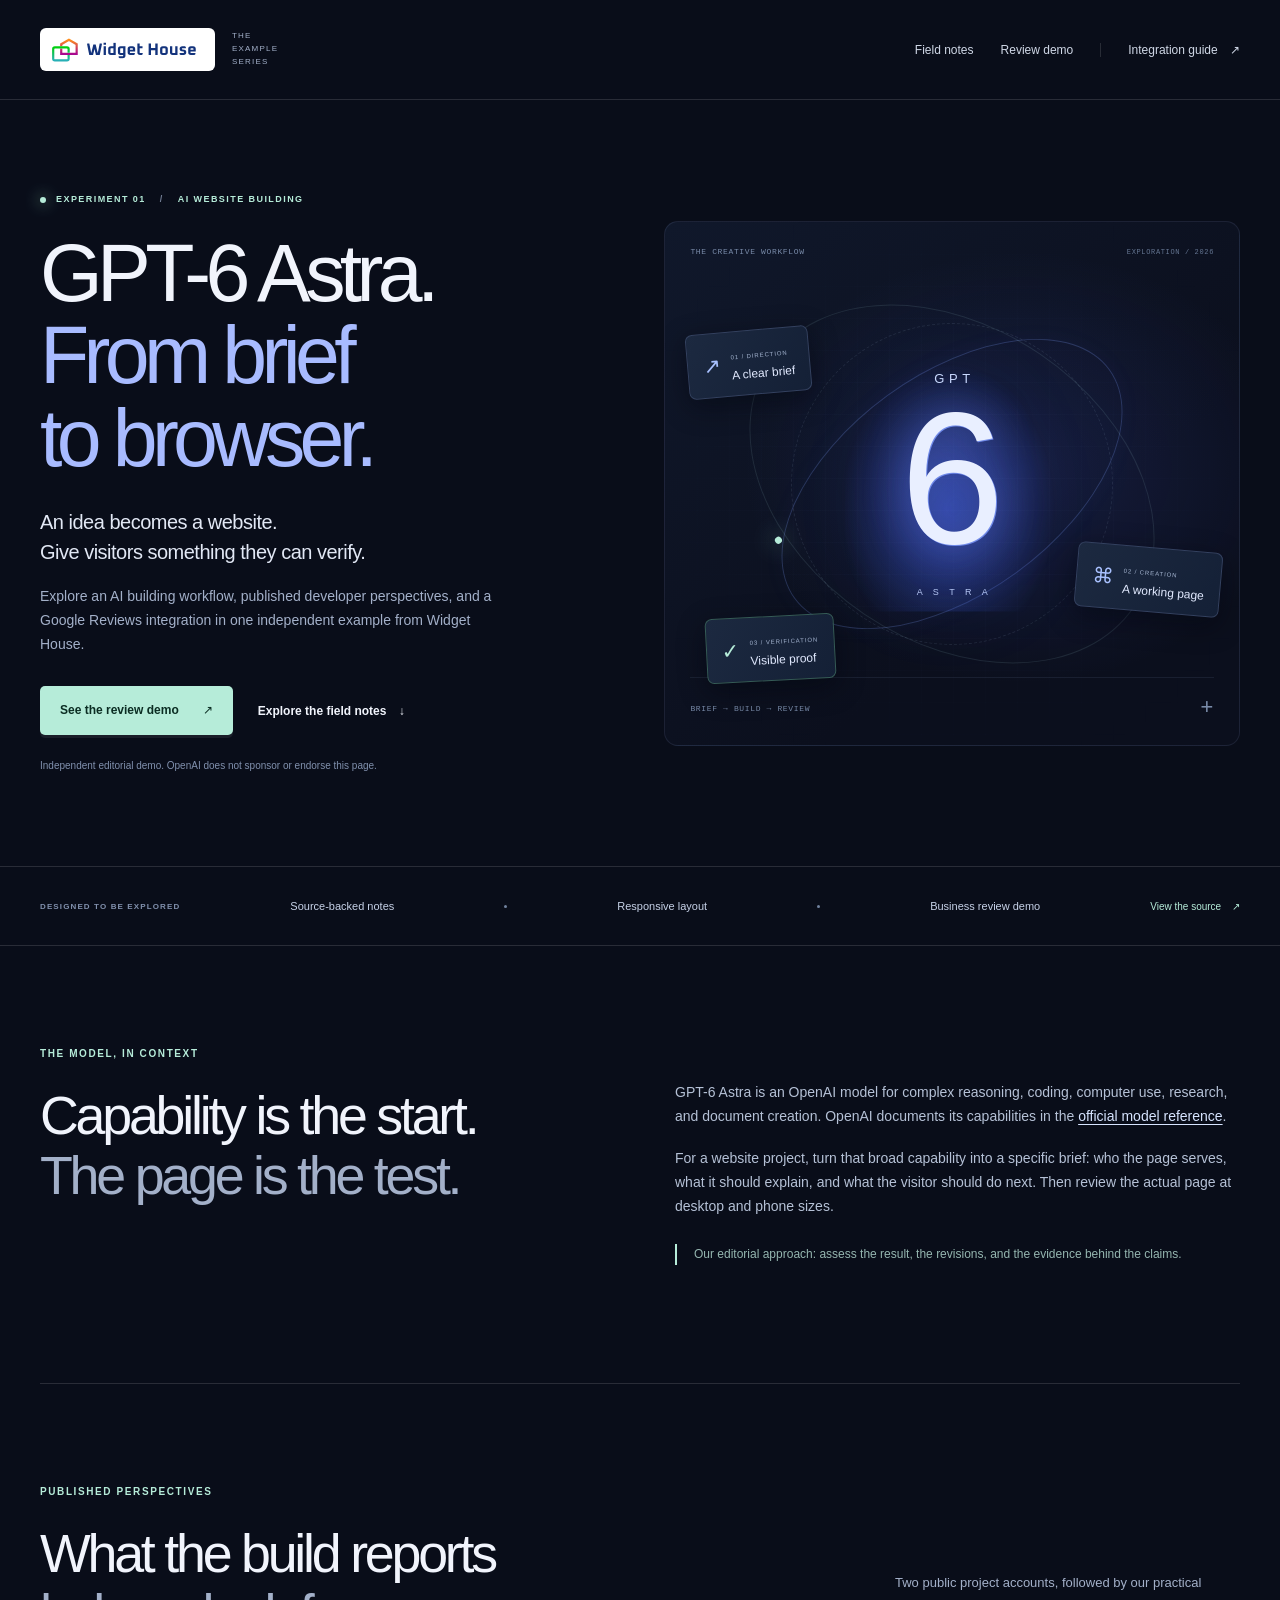
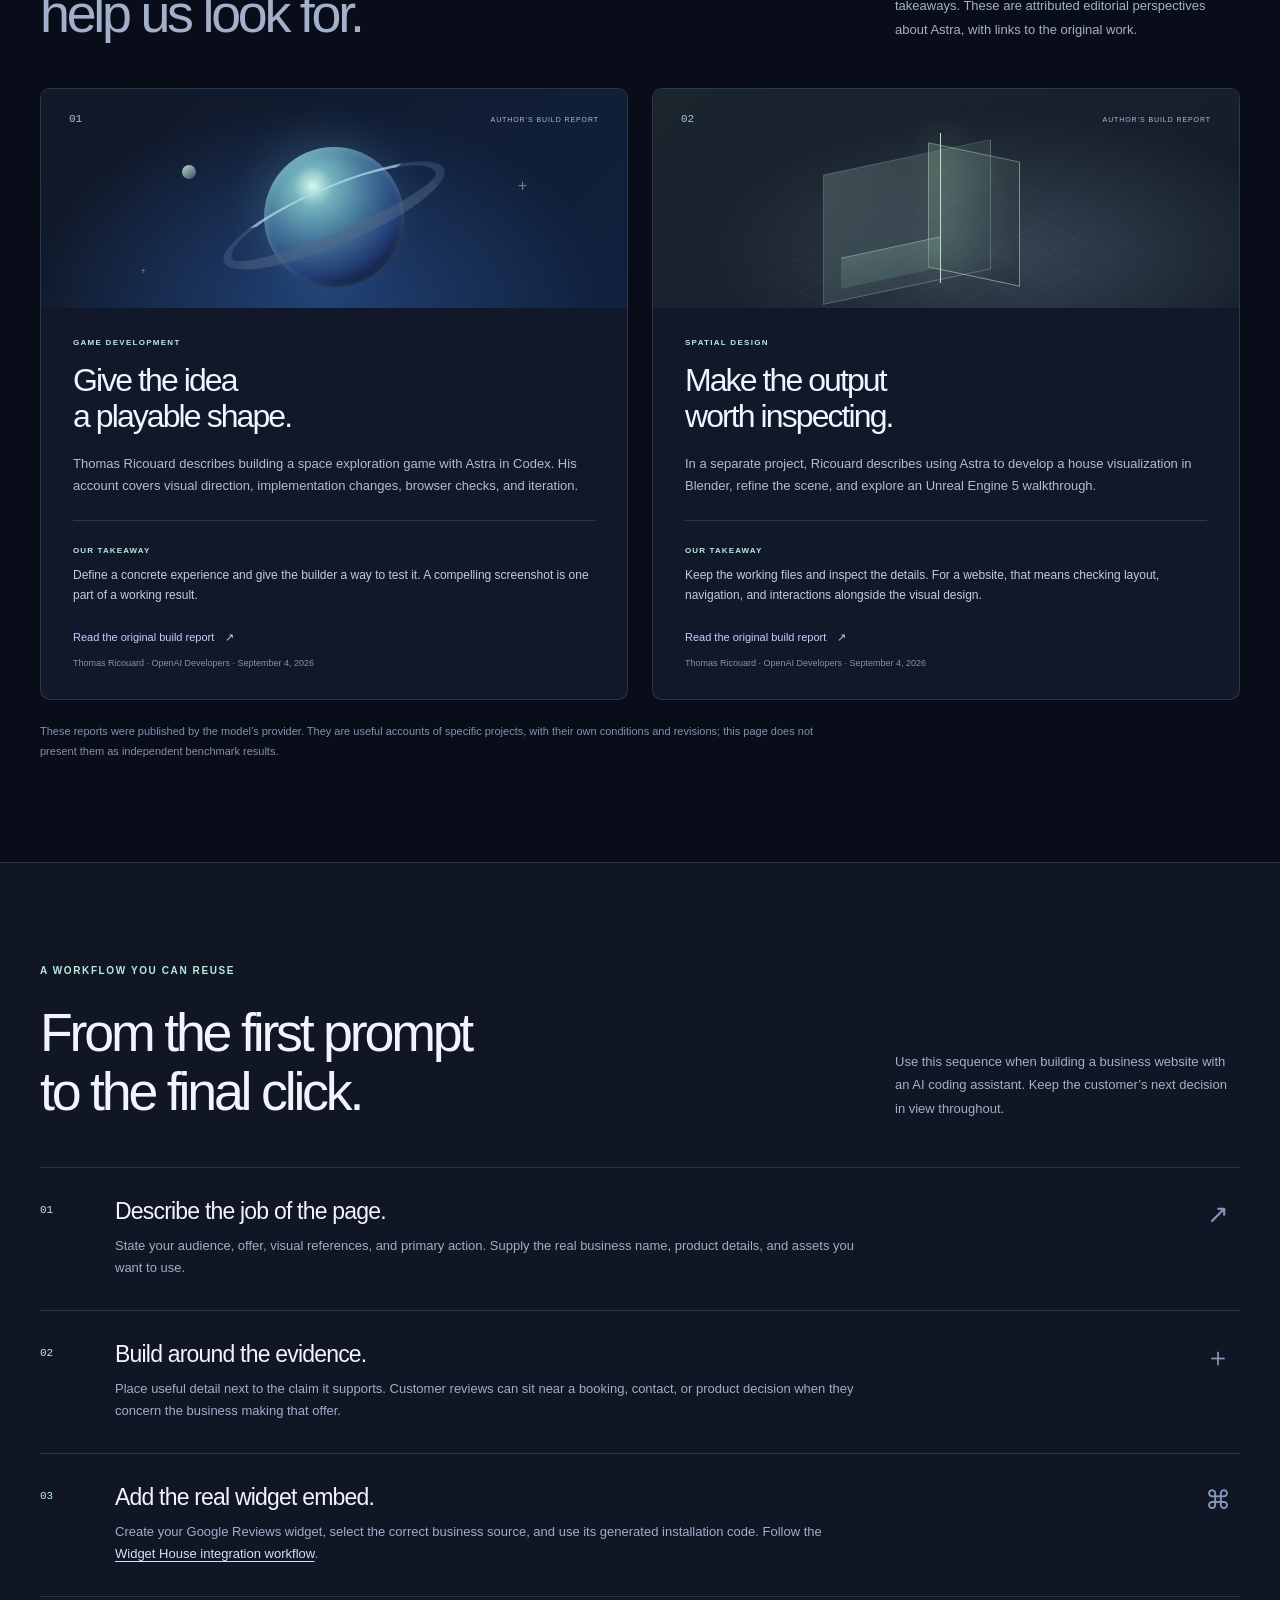
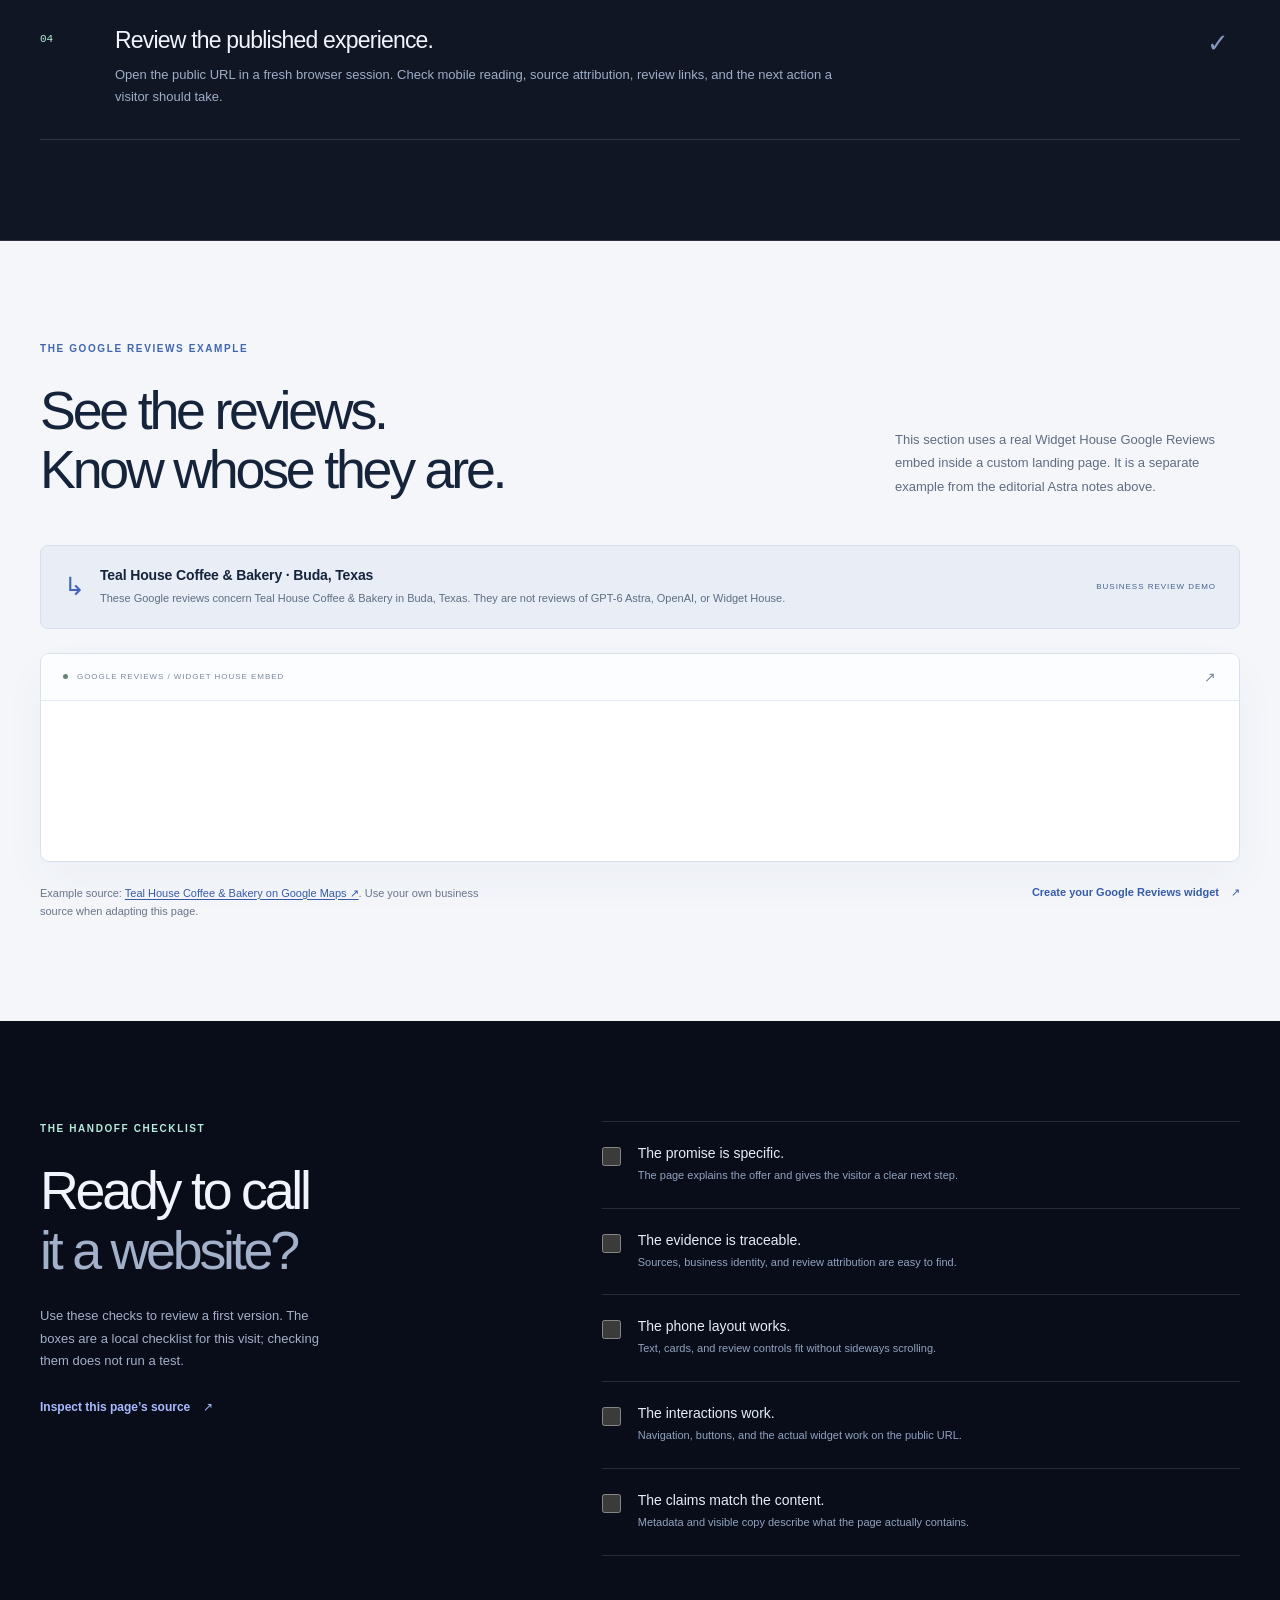
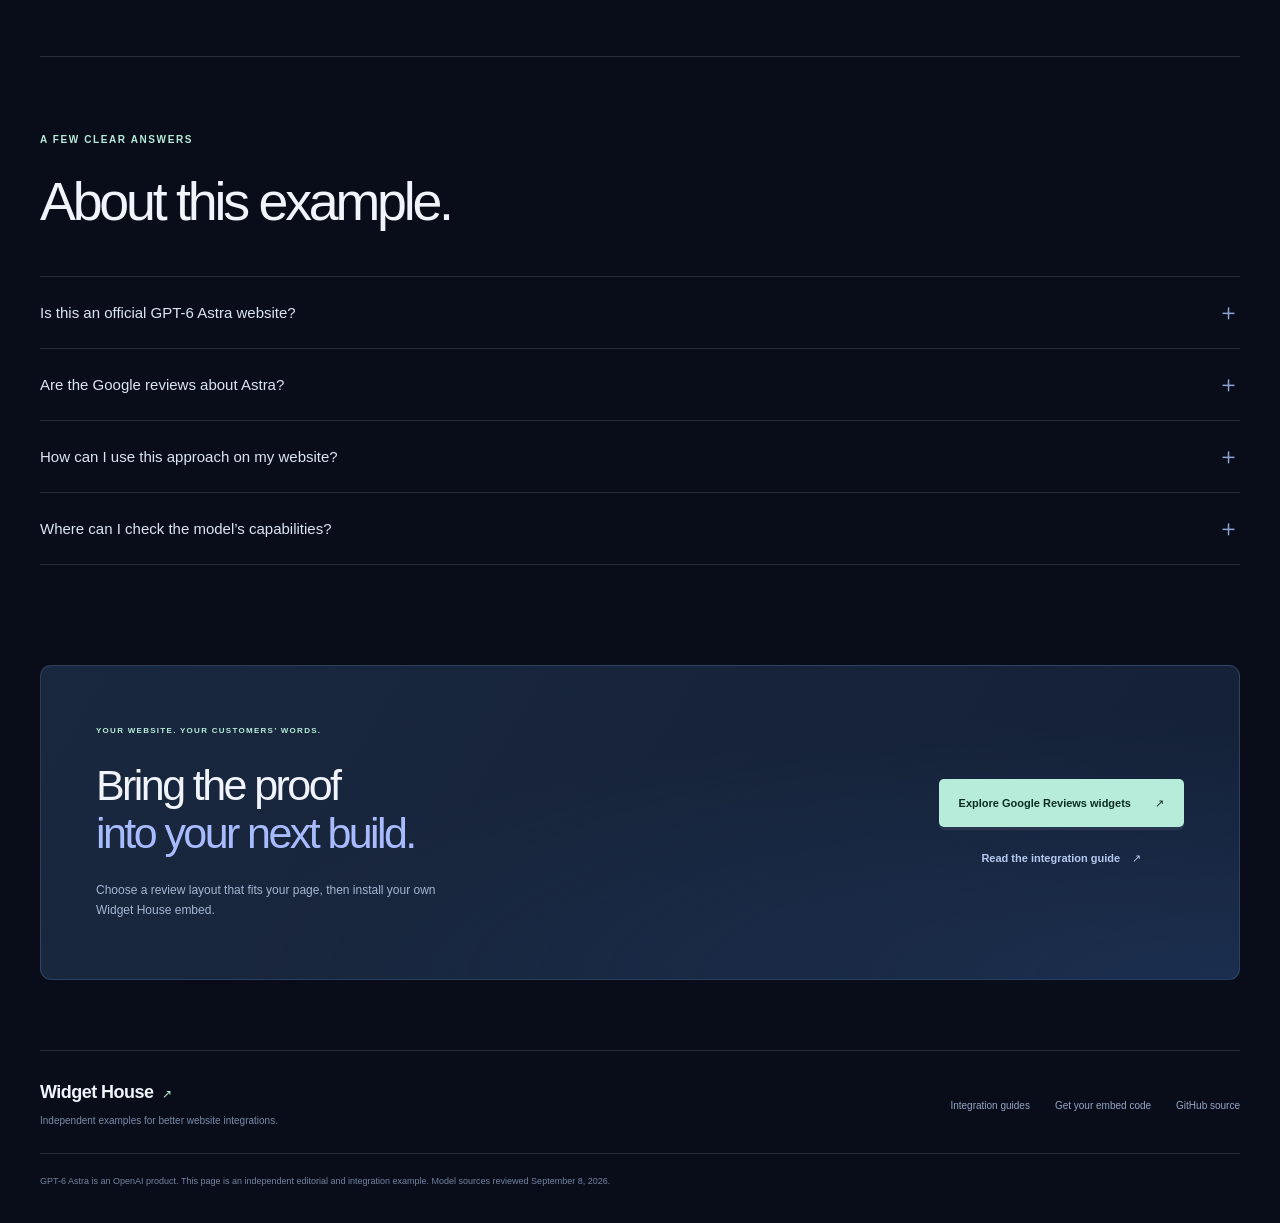
==== commit 311826a2: "Connect the approved live Google Reviews demonstration" ====
--- a/astra-6-review-demo.html
+++ b/astra-6-review-demo.html
@@ -72,7 +72,8 @@
 
     <section class="workflow-section" aria-labelledby="workflow-title"><div class="section shell"><div class="section-heading"><div><p class="eyebrow">A WORKFLOW YOU CAN REUSE</p><h2 id="workflow-title">From the first prompt<br>to the final click.</h2></div><p>Use this sequence when building a business website with an AI coding assistant. Keep the customer’s next decision in view throughout.</p></div><ol class="workflow-list"><li><span class="workflow-number">01</span><div><h3>Describe the job of the page.</h3><p>State your audience, offer, visual references, and primary action. Supply the real business name, product details, and assets you want to use.</p></div><span class="workflow-art" aria-hidden="true">↗</span></li><li><span class="workflow-number">02</span><div><h3>Build around the evidence.</h3><p>Place useful detail next to the claim it supports. Customer reviews can sit near a booking, contact, or product decision when they concern the business making that offer.</p></div><span class="workflow-art" aria-hidden="true">＋</span></li><li><span class="workflow-number">03</span><div><h3>Add the real widget embed.</h3><p>Create your Google Reviews widget, select the correct business source, and use its generated installation code. Follow the <a href="index.html#install">Widget House integration workflow</a>.</p></div><span class="workflow-art" aria-hidden="true">⌘</span></li><li><span class="workflow-number">04</span><div><h3>Review the published experience.</h3><p>Open the public URL in a fresh browser session. Check mobile reading, source attribution, review links, and the next action a visitor should take.</p></div><span class="workflow-art" aria-hidden="true">✓</span></li></ol></div></section>
 
-    <section class="review-section" id="live-google-reviews" aria-labelledby="review-title"><div class="section shell"><div class="section-heading"><div><p class="eyebrow">THE GOOGLE REVIEWS EXAMPLE</p><h2 id="review-title">See the reviews.<br>Know whose they are.</h2></div><p>This section reserves a place for a business review embed inside a custom landing page. It is a separate example from the editorial Astra notes above.</p></div><div class="review-context"><span class="review-context-icon" aria-hidden="true">↳</span><div><strong>Teal House Coffee &amp; Bakery · Buda, Texas</strong><p>This business is the selected U.S. example source for the integration area. Its business reviews are separate from the editorial discussion of GPT-6 Astra above.</p></div><span class="live-source-label">BUSINESS REVIEW DEMO</span></div><div class="widget-stage"><div class="widget-stage-bar"><span class="stage-dot" aria-hidden="true"></span><span>GOOGLE REVIEWS / WIDGET HOUSE EMBED</span><span class="stage-corner" aria-hidden="true">↗</span></div><div id="astra-widget-mount" class="demo-connect"><span class="demo-connect-mark" aria-hidden="true">↗</span><h3>Bring your business reviews into this section.</h3><p>This is the integration area in the example page. A connected review feed has not been published here yet.</p><a href="https://widget-house.com/help/getting-started/get-widget-code">Get your Widget House installation code <span aria-hidden="true">↗</span></a></div></div><div class="review-links"><p>Use the review source that belongs to your own business when adapting this page.</p><a class="text-link" href="https://widget-house.com/google-reviews">Create your Google Reviews widget <span aria-hidden="true">↗</span></a></div></div></section>
+    <section class="review-section" id="live-google-reviews" aria-labelledby="review-title"><div class="section shell"><div class="section-heading"><div><p class="eyebrow">THE GOOGLE REVIEWS EXAMPLE</p><h2 id="review-title">See the reviews.<br>Know whose they are.</h2></div><p>This section uses a real Widget House Google Reviews embed inside a custom landing page. It is a separate example from the editorial Astra notes above.</p></div><div class="review-context"><span class="review-context-icon" aria-hidden="true">↳</span><div><strong>Teal House Coffee &amp; Bakery · Buda, Texas</strong><p>These Google reviews concern Teal House Coffee & Bakery in Buda, Texas. They are not reviews of GPT-6 Astra, OpenAI, or Widget House.</p></div><span class="live-source-label">BUSINESS REVIEW DEMO</span></div><div class="widget-stage"><div class="widget-stage-bar"><span class="stage-dot" aria-hidden="true"></span><span>GOOGLE REVIEWS / WIDGET HOUSE EMBED</span><span class="stage-corner" aria-hidden="true">↗</span></div><div id="astra-widget-mount" class="connected-demo"><script src="https://cdn.widget-house.com/google-reviews/scripts/install-widget.js" defer ></script>
+<div id="Google-Reviews-Widget" data-id="a6c57d7a-44f8-49ca-8a5e-19e09ec1fcbd"></div></div></div><div class="review-links"><p>Example source: <a href="https://maps.app.goo.gl/mFyNKePebyeBPZSZA">Teal House Coffee &amp; Bakery on Google Maps ↗</a>. Use your own business source when adapting this page.</p><a class="text-link" href="https://widget-house.com/google-reviews">Create your Google Reviews widget <span aria-hidden="true">↗</span></a></div></div></section>
 
     <section class="section shell check-section" aria-labelledby="check-title"><div><p class="eyebrow">THE HANDOFF CHECKLIST</p><h2 id="check-title">Ready to call<br><span class="muted">it a website?</span></h2><p class="check-intro">Use these checks to review a first version. The boxes are a local checklist for this visit; checking them does not run a test.</p><a class="text-link" href="https://github.com/widget-house/google-reviews-widget">Inspect this page’s source <span aria-hidden="true">↗</span></a></div><fieldset class="checklist"><legend>Website review checklist</legend><label><input type="checkbox"><span><strong>The promise is specific.</strong><small>The page explains the offer and gives the visitor a clear next step.</small></span></label><label><input type="checkbox"><span><strong>The evidence is traceable.</strong><small>Sources, business identity, and review attribution are easy to find.</small></span></label><label><input type="checkbox"><span><strong>The phone layout works.</strong><small>Text, cards, and review controls fit without sideways scrolling.</small></span></label><label><input type="checkbox"><span><strong>The interactions work.</strong><small>Navigation, buttons, and the actual widget work on the public URL.</small></span></label><label><input type="checkbox"><span><strong>The claims match the content.</strong><small>Metadata and visible copy describe what the page actually contains.</small></span></label></fieldset></section>
 
--- a/astra-demo.css
+++ b/astra-demo.css
@@ -16,3 +16,5 @@
 .demo-connect a:focus-visible{outline:2px solid #b9ebc6;outline-offset:5px}
 @media(max-width:760px){#astra-widget-mount.demo-connect{padding:33px 28px}.demo-connect h3{font-size:26px}}
 @media(max-width:480px){#astra-widget-mount.demo-connect{padding:29px 23px;min-height:330px}.demo-connect h3{font-size:24px}.demo-connect p{font-size:12px}.demo-connect a{font-size:11px;gap:12px}}
+
+#astra-widget-mount.connected-demo{min-height:160px;padding:0;background:#fff;color:#153e35;border-radius:0 0 14px 14px}.connected-demo #Google-Reviews-Widget{max-width:100%;overflow-wrap:anywhere}
